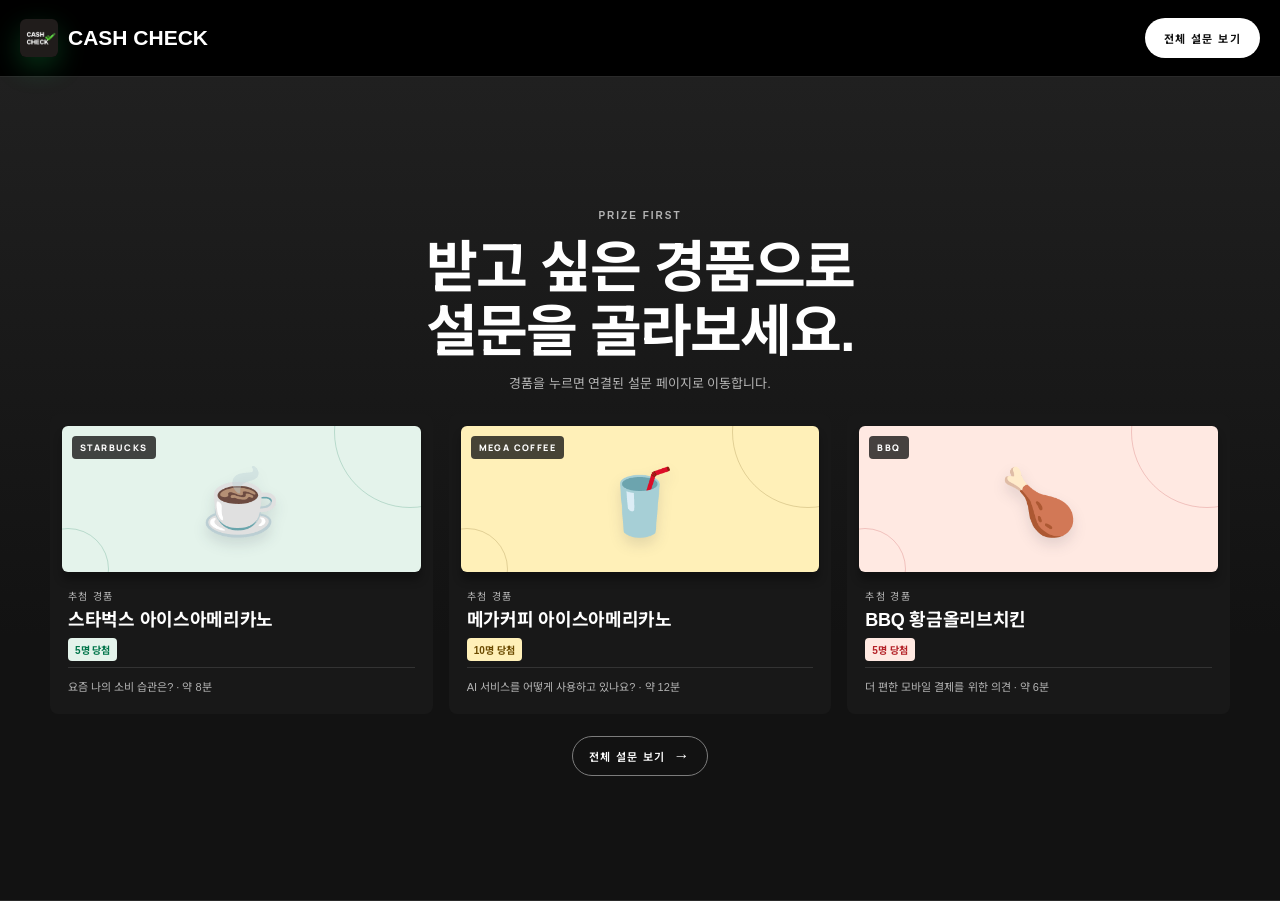
==== index.html @ 56f5133f "Initial deployment version" ====
<!DOCTYPE html>
<html lang="ko">
<head>
  <meta charset="UTF-8" />
  <meta name="viewport" content="width=device-width, initial-scale=1.0" />
  <meta name="description" content="받고 싶은 경품을 먼저 고르고 연결된 설문에 참여하는 CASH CHECK" />
  <title>CASH CHECK — 경품으로 설문 고르기</title>
  <link rel="preconnect" href="https://fonts.googleapis.com" />
  <link rel="preconnect" href="https://fonts.gstatic.com" crossorigin />
  <link href="https://fonts.googleapis.com/css2?family=Gowun+Dodum&family=Manrope:wght@500;600;700;800&family=Noto+Sans+KR:wght@400;500;600;700;800&display=swap" rel="stylesheet" />
  <link rel="icon" href="./assets/cash-check-logo.jpg" />
  <link rel="stylesheet" href="./styles.css" />
</head>
<body class="landing-page">
  <a class="skip-link" href="#prizes">경품 목록으로 바로가기</a>

  <header class="site-header landing-header">
    <div class="nav-wrap">
      <a class="brand" href="./index.html" aria-label="CASH CHECK 홈">
        <img class="brand-logo" src="./assets/cash-check-logo.jpg" alt="" aria-hidden="true" />
        <span>CASH CHECK</span>
      </a>
      <div class="nav-actions">
        <a class="button button-small button-dark" href="./surveys.html">전체 설문 보기</a>
      </div>
    </div>
  </header>

  <main class="landing-main">
    <section class="opening-section" id="prizes" aria-labelledby="openingTitle">
      <div class="section-shell opening-content">
        <div class="opening-copy">
          <p>PRIZE FIRST</p>
          <h1 id="openingTitle">받고 싶은 경품으로<br />설문을 골라보세요.</h1>
          <span>경품을 누르면 연결된 설문 페이지로 이동합니다.</span>
        </div>
        <div class="prize-grid" id="openingPrizeGrid" aria-live="polite"></div>
        <a class="opening-skip" href="./surveys.html">전체 설문 보기 <span aria-hidden="true">→</span></a>
      </div>
    </section>
  </main>

  <script src="./survey-data.js" defer></script>
  <script src="./landing.js" defer></script>
</body>
</html>
---- styles.css ----
:root {
  --navy: #17233f;
  --navy-2: #233154;
  --blue: #425bea;
  --blue-dark: #3046cb;
  --blue-soft: #eef0ff;
  --coral: #ff705c;
  --yellow: #ffcf4a;
  --mint: #98e6c1;
  --cream: #fbf8f0;
  --paper: #fffefa;
  --white: #ffffff;
  --ink: #18213a;
  --muted: #6f7585;
  --line: #e6e4dd;
  --shadow: 0 18px 45px rgba(26, 37, 68, 0.1);
  --radius: 24px;
}

* { box-sizing: border-box; }
[hidden] { display: none !important; }
html { scroll-behavior: smooth; }
body {
  margin: 0;
  color: var(--ink);
  background: var(--paper);
  font-family: "Noto Sans KR", sans-serif;
  word-break: keep-all;
}
body.modal-open { overflow: hidden; }
button, input { font: inherit; }
button, a { -webkit-tap-highlight-color: transparent; }
a { color: inherit; text-decoration: none; }
button { color: inherit; }

.skip-link { position: fixed; left: 16px; top: -60px; z-index: 200; padding: 12px 18px; background: var(--navy); color: white; border-radius: 10px; }
.skip-link:focus { top: 12px; }
.sr-only { position: absolute; width: 1px; height: 1px; margin: -1px; clip: rect(0, 0, 0, 0); overflow: hidden; }
.section-shell { width: min(1180px, calc(100% - 48px)); margin-inline: auto; }

.site-header { position: sticky; top: 0; z-index: 50; background: rgba(255, 254, 250, 0.92); border-bottom: 1px solid rgba(230, 228, 221, 0.85); backdrop-filter: blur(16px); }
.nav-wrap { width: min(1240px, calc(100% - 40px)); min-height: 76px; margin: auto; display: flex; align-items: center; justify-content: space-between; gap: 32px; }
.brand { display: inline-flex; align-items: center; gap: 10px; font-family: "Manrope", "Noto Sans KR", sans-serif; font-size: 22px; font-weight: 800; letter-spacing: -1px; white-space: nowrap; }
.brand-logo { width: 36px; height: 36px; border-radius: 7px; object-fit: cover; flex: 0 0 auto; box-shadow: 0 8px 22px rgba(0,0,0,.2); }
.brand-mark { position: relative; width: 29px; height: 27px; display: inline-flex; align-items: flex-end; gap: 3px; transform: rotate(-2deg); }
.brand-mark > span { display: block; width: 8px; border: 2px solid var(--navy); border-radius: 8px 8px 5px 5px; background: var(--yellow); }
.brand-mark > span:nth-child(1) { height: 17px; transform: rotate(-10deg); }
.brand-mark > span:nth-child(2) { height: 25px; background: var(--coral); }
.brand-mark > span:nth-child(3) { height: 20px; transform: rotate(9deg); background: var(--mint); }
.desktop-nav { display: flex; align-items: center; gap: 34px; margin-left: auto; }
.desktop-nav a { position: relative; font-size: 14px; font-weight: 600; color: #3f485e; }
.desktop-nav a::after { content: ""; position: absolute; height: 2px; left: 0; right: 100%; bottom: -7px; background: var(--blue); transition: right .2s; }
.desktop-nav a:hover::after { right: 0; }
.nav-actions { display: flex; align-items: center; gap: 10px; }
.auth-links, .auth-user-menu { display: flex; align-items: center; gap: 8px; }
.auth-user-chip { max-width: 118px; overflow: hidden; color: var(--navy); font-size: 13px; font-weight: 700; text-overflow: ellipsis; white-space: nowrap; }
.auth-logout { border: 0; background: transparent; color: var(--muted); font-size: 12px; cursor: pointer; padding: 8px 4px; }
.auth-logout:hover { color: var(--blue); }
.text-button { border: 0; background: transparent; font-size: 14px; cursor: pointer; padding: 10px; }
.menu-button { display: none; width: 42px; height: 42px; border: 1px solid var(--line); border-radius: 50%; background: white; cursor: pointer; }
.menu-button span { width: 17px; height: 2px; display: block; background: var(--navy); margin: 4px auto; transition: .2s; }
.mobile-nav { display: none; padding: 4px 24px 20px; background: var(--paper); }
.mobile-nav a { display: block; padding: 12px 0; font-weight: 600; border-bottom: 1px solid var(--line); }

.button { min-height: 50px; display: inline-flex; align-items: center; justify-content: center; gap: 12px; padding: 0 24px; border: 1px solid transparent; border-radius: 999px; font-weight: 700; font-size: 15px; cursor: pointer; transition: transform .2s, background .2s, box-shadow .2s; }
.button:hover { transform: translateY(-2px); }
.button-small { min-height: 43px; padding: 0 18px; font-size: 13px; }
.button-dark { color: white; background: var(--navy); }
.button-dark:hover { background: var(--blue); }
.button-primary { background: var(--blue); color: white; box-shadow: 0 10px 20px rgba(66, 91, 234, .23); }
.button-primary:hover { background: var(--blue-dark); }
.button-primary span, .button-light span { font-size: 19px; }
.button-ghost { color: var(--navy); background: white; border-color: #cfd2da; }
.button-ghost:hover { border-color: var(--navy); }
.button-light { background: white; color: var(--blue-dark); }
.button-full { width: 100%; border-radius: 13px; }

.opening-section { min-height: calc(100svh - 76px); display: grid; align-items: center; padding: 42px 0 34px; overflow: hidden; background: linear-gradient(180deg, #f4f1ff 0%, var(--paper) 76%); border-bottom: 1px solid var(--line); }
.opening-content { display: grid; justify-items: center; gap: 26px; }
.opening-copy { text-align: center; }
.opening-copy > p { width: max-content; margin: 0 auto 10px; padding: 5px 9px; color: var(--blue); background: var(--blue-soft); border-radius: 999px; font: 800 10px "Manrope", sans-serif; letter-spacing: 1.4px; }
.opening-copy h1 { margin: 0; font-family: "Gowun Dodum", sans-serif; font-size: clamp(38px, 4.5vw, 58px); font-weight: 400; line-height: 1.22; letter-spacing: -2.5px; }
.opening-copy > span { display: block; margin-top: 10px; color: var(--muted); font-size: 13px; }
.prize-grid { width: 100%; display: grid; grid-template-columns: repeat(3, 1fr); gap: 18px; }
.prize-card { position: relative; overflow: hidden; min-height: 296px; display: flex; flex-direction: column; padding: 14px; background: white; border: 1px solid var(--line); border-radius: 22px; box-shadow: 0 14px 34px rgba(26, 37, 68, .08); transition: transform .2s, box-shadow .2s, border-color .2s; }
.prize-card:hover { border-color: color-mix(in srgb, var(--prize-ink) 35%, white); box-shadow: 0 18px 40px rgba(26, 37, 68, .13); transform: translateY(-5px); }
.prize-brand { position: absolute; z-index: 2; left: 24px; top: 24px; padding: 5px 8px; color: var(--prize-ink); background: rgba(255,255,255,.88); border-radius: 7px; font: 800 9px "Manrope", sans-serif; letter-spacing: .8px; }
.prize-visual { position: relative; height: 132px; display: grid; place-items: center; overflow: hidden; background: var(--prize-color); border-radius: 14px; }
.prize-visual::before, .prize-visual::after { content: ""; position: absolute; border: 1px solid color-mix(in srgb, var(--prize-ink) 20%, transparent); border-radius: 50%; }
.prize-visual::before { width: 150px; height: 150px; right: -65px; top: -70px; }
.prize-visual::after { width: 80px; height: 80px; left: -35px; bottom: -38px; }
.prize-visual > span { position: relative; z-index: 1; font-size: 64px; filter: drop-shadow(0 7px 7px rgba(24, 33, 58, .12)); transform: translateY(4px); }
.prize-info { display: flex; flex: 1; flex-direction: column; padding: 15px 7px 6px; }
.prize-info > span { color: var(--muted); font-size: 9px; }
.prize-info h2 { margin: 5px 0 6px; color: var(--ink); font-size: 17px; line-height: 1.35; letter-spacing: -.5px; }
.prize-info strong { width: max-content; padding: 4px 7px; color: var(--prize-ink); background: var(--prize-color); border-radius: 6px; font-size: 10px; }
.prize-info p { margin: auto 0 0; padding-top: 12px; color: var(--muted); border-top: 1px solid var(--line); font-size: 10px; line-height: 1.45; }
.prize-hit { position: absolute; inset: 0; border: 0; border-radius: inherit; background: transparent; cursor: pointer; }
.prize-hit:focus-visible { outline: 3px solid var(--prize-ink); outline-offset: -5px; }
.opening-skip { display: inline-flex; align-items: center; gap: 8px; color: var(--muted); font-size: 11px; font-weight: 600; }
.opening-skip span { color: var(--blue); font-size: 16px; animation: opening-bounce 1.8s ease-in-out infinite; }
.landing-page .opening-skip span { animation-name: opening-forward; }
.landing-empty { grid-column: 1 / -1; margin: 60px 0; color: var(--muted); text-align: center; }
@keyframes opening-bounce { 50% { transform: translateY(4px); } }
@keyframes opening-forward { 50% { transform: translateX(4px); } }

.hero { min-height: calc(100svh - 76px); display: grid; grid-template-columns: .88fr 1.12fr; align-items: center; gap: 50px; padding-block: clamp(30px, 4vh, 52px); }
.eyebrow { display: inline-flex; align-items: center; gap: 8px; color: var(--blue); font-size: 13px; font-weight: 700; letter-spacing: -.1px; }
.eyebrow-dot { width: 19px; height: 19px; display: inline-block; border: 5px solid var(--blue); border-radius: 50%; box-shadow: inset 0 0 0 2px white; }
.hero h1 { margin: 24px 0 24px; font-family: "Gowun Dodum", sans-serif; font-size: clamp(48px, 5.5vw, 76px); line-height: 1.18; letter-spacing: -4px; font-weight: 400; }
.hero h1 em { position: relative; color: var(--blue); font-style: normal; }
.hero h1 em::after { content: ""; position: absolute; left: 2px; right: -2px; bottom: 0; height: 8px; border-radius: 50%; border-top: 3px solid var(--coral); transform: rotate(-1deg); }
.hero-copy > p { margin: 0; color: var(--muted); line-height: 1.85; font-size: 17px; }
.hero-actions { display: flex; gap: 12px; margin-top: 34px; }
.hero-proof { display: flex; gap: 24px; margin-top: 22px; font-size: 12px; color: #707787; }
.hero-proof b { display: inline-grid; width: 18px; height: 18px; margin-right: 4px; place-items: center; color: var(--blue); background: var(--blue-soft); border-radius: 50%; }

.hero-visual { position: relative; min-height: 590px; display: grid; place-items: center; isolation: isolate; }
.hero-visual::before { content: ""; position: absolute; z-index: -3; width: 500px; height: 500px; background: #d8dcff; border-radius: 46% 54% 63% 37% / 47% 44% 56% 53%; transform: rotate(8deg); }
.hero-visual::after { content: ""; position: absolute; z-index: -2; width: 440px; height: 440px; border: 2px dashed rgba(66, 91, 234, .23); border-radius: 50%; }
.orbit { position: absolute; z-index: -1; border-radius: 50%; }
.orbit-one { width: 78px; height: 78px; right: 4%; top: 12%; background: var(--yellow); border: 1px solid rgba(24, 33, 58, .12); }
.orbit-two { width: 46px; height: 46px; left: 2%; bottom: 13%; background: var(--coral); }
.floating-note { position: absolute; z-index: 2; display: flex; align-items: center; gap: 9px; padding: 12px 16px; border: 1px solid rgba(23, 35, 63, .08); border-radius: 13px; background: white; box-shadow: var(--shadow); font-size: 12px; font-weight: 700; animation: float 4s ease-in-out infinite; }
.floating-note span { width: 24px; height: 24px; display: grid; place-items: center; border-radius: 50%; background: var(--mint); }
.note-top { right: -3px; top: 19%; }
.note-bottom { left: -4px; bottom: 21%; animation-delay: -2s; }
.note-bottom span { background: var(--yellow); }
.preview-card { position: relative; width: 410px; padding: 25px; border: 2px solid rgba(66, 91, 234, .24); border-radius: 27px; background: white; box-shadow: 14px 20px 0 rgba(49, 65, 132, .12), var(--shadow); cursor: pointer; transform: rotate(-2deg); transition: transform .2s ease, box-shadow .2s ease, border-color .2s ease; }
.preview-card:hover, .preview-card:focus-within { border-color: var(--blue); box-shadow: 10px 15px 0 rgba(49, 65, 132, .12), 0 18px 46px rgba(23,35,63,.16); transform: rotate(-1deg) translateY(-6px); }
.preview-hit { position: absolute; inset: 0; border: 0; border-radius: inherit; background: transparent; cursor: pointer; }
.preview-hit:focus-visible { outline: 3px solid var(--blue); outline-offset: 5px; }
.preview-head { display: flex; justify-content: space-between; }
.preview-head p { margin: 0 0 4px; color: var(--blue); font: 700 10px "Manrope", sans-serif; letter-spacing: 1px; }
.preview-head div > span { color: var(--muted); font-size: 11px; }
.bookmark-icon { width: 30px; height: 30px; display: grid; place-items: center; color: white; background: var(--blue); border-radius: 50%; font-size: 16px; font-weight: 800; }
.preview-illustration { position: relative; height: 190px; margin: 18px 0; overflow: hidden; background: var(--blue-soft); border-radius: 16px; }
.preview-illustration::before { content: ""; position: absolute; width: 95px; height: 95px; right: -20px; bottom: -20px; border-radius: 50%; background: var(--mint); }
.preview-illustration::after { content: ""; position: absolute; width: 60px; height: 60px; left: -15px; top: -15px; transform: rotate(15deg); background: var(--yellow); border-radius: 15px; }
.speech { position: absolute; z-index: 1; display: grid; place-items: center; border: 2px solid var(--navy); background: white; color: var(--navy); font: 800 24px "Manrope"; box-shadow: 4px 4px 0 rgba(23, 35, 63, .13); }
.speech::after { content: ""; position: absolute; width: 9px; height: 9px; bottom: -6px; background: white; border-right: 2px solid var(--navy); border-bottom: 2px solid var(--navy); transform: rotate(45deg); }
.speech-a { width: 72px; height: 62px; left: 68px; top: 42px; border-radius: 18px; transform: rotate(-7deg); }
.speech-b { width: 78px; height: 70px; left: 150px; top: 68px; border-radius: 50%; background: var(--coral); color: white; transform: rotate(7deg); }
.speech-b::after { background: var(--coral); }
.speech-c { width: 66px; height: 59px; right: 55px; top: 31px; border-radius: 15px; background: var(--yellow); transform: rotate(6deg); }
.speech-c::after { background: var(--yellow); }
.cursor-shape { position: absolute; z-index: 2; right: 105px; bottom: 16px; color: var(--blue); font-size: 32px; transform: rotate(-20deg); }
.category-label { display: inline-block; padding: 5px 9px; color: var(--blue-dark); background: var(--blue-soft); border-radius: 6px; font-size: 10px; font-weight: 700; }
.preview-card h2 { margin: 13px 0; font-size: 24px; line-height: 1.38; letter-spacing: -.8px; }
.preview-meta { display: flex; gap: 16px; color: var(--muted); font-size: 12px; }
.preview-meta span::before { content: "·"; margin-right: 5px; color: var(--blue); }
.preview-reward { display: flex; justify-content: space-between; align-items: center; margin-top: 20px; padding-top: 16px; border-top: 1px solid var(--line); font-size: 12px; color: var(--muted); }
.preview-reward strong { max-width: 230px; color: var(--coral); font: 800 16px/1.45 "Manrope", "Noto Sans KR", sans-serif; text-align: right; }
.preview-cta { min-height: 50px; display: flex; align-items: center; justify-content: space-between; margin-top: 16px; padding: 0 17px; color: white; background: var(--blue); border-radius: 13px; font-size: 14px; font-weight: 700; box-shadow: 0 8px 16px rgba(66, 91, 234, .2); }
.preview-cta b { width: 23px; height: 23px; display: grid; place-items: center; background: rgba(255,255,255,.18); border-radius: 50%; font-size: 15px; }
@keyframes float { 50% { transform: translateY(-8px); } }

.trust-strip { background: var(--cream); border-block: 1px solid var(--line); }
.trust-grid { min-height: 120px; display: grid; grid-template-columns: repeat(3, 1fr); align-items: center; }
.trust-item { min-height: 58px; display: flex; align-items: center; justify-content: center; gap: 16px; padding: 0 34px; border-right: 1px solid var(--line); }
.trust-item:last-child { border: 0; }
.trust-icon { flex: 0 0 auto; width: 42px; height: 42px; display: grid; place-items: center; color: var(--blue); background: var(--blue-soft); border-radius: 50%; font-size: 18px; font-weight: 800; }
.trust-item strong { display: block; margin-bottom: 4px; font-size: 14px; }
.trust-item p { margin: 0; color: var(--muted); font-size: 11px; }

.survey-section { padding: 110px 0 120px; background: var(--paper); }
.section-heading { display: flex; align-items: end; justify-content: space-between; gap: 24px; }
.kicker { margin: 0 0 14px !important; color: var(--blue) !important; font: 800 12px "Manrope", sans-serif !important; letter-spacing: 1.7px; }
.section-heading h2, .process-intro h2 { margin: 0; font-family: "Gowun Dodum", sans-serif; font-size: clamp(36px, 4.5vw, 54px); font-weight: 400; letter-spacing: -2px; line-height: 1.25; }
.section-heading > div > p:last-child { margin: 13px 0 0; color: var(--muted); font-size: 15px; }
.result-summary { flex: 0 0 auto; padding-bottom: 4px; color: var(--muted); font-size: 13px; }
.result-summary strong { color: var(--blue); font: 800 23px "Manrope"; }
.survey-toolbar { display: flex; justify-content: space-between; align-items: center; gap: 20px; margin: 42px 0 30px; }
.filter-tabs { display: flex; flex-wrap: wrap; gap: 8px; }
.filter-chip { padding: 10px 16px; border: 1px solid var(--line); border-radius: 999px; background: white; color: #5b6271; font-size: 13px; font-weight: 600; cursor: pointer; transition: .18s; }
.filter-chip:hover, .filter-chip.active { border-color: var(--navy); background: var(--navy); color: white; }
.search-box { width: 270px; height: 44px; display: flex; align-items: center; gap: 8px; padding: 0 15px; border: 1px solid var(--line); border-radius: 12px; background: white; }
.search-box:focus-within { border-color: var(--blue); box-shadow: 0 0 0 3px var(--blue-soft); }
.search-box span { font-size: 22px; transform: rotate(-15deg); }
.search-box input { width: 100%; border: 0; outline: 0; background: transparent; font-size: 12px; }
.survey-grid { display: grid; grid-template-columns: repeat(3, 1fr); gap: 22px; }
.survey-card { position: relative; overflow: hidden; display: flex; flex-direction: column; min-height: 355px; padding: 26px; border: 1px solid var(--line); border-radius: 19px; background: white; transition: transform .22s, box-shadow .22s, border-color .22s; }
.survey-card:hover { transform: translateY(-6px); border-color: #ced3f7; box-shadow: var(--shadow); }
.survey-card::before { content: ""; position: absolute; width: 100px; height: 100px; right: -45px; top: -45px; border-radius: 50%; background: var(--card-color, var(--blue-soft)); opacity: .8; }
.card-top { display: flex; justify-content: space-between; align-items: center; }
.card-category { padding: 6px 10px; border-radius: 7px; color: var(--card-ink, var(--blue)); background: var(--card-color, var(--blue-soft)); font-size: 11px; font-weight: 700; }
.card-dday { color: var(--coral); font: 800 11px "Manrope"; }
.survey-card h3 { margin: 23px 0 11px; font-size: 20px; line-height: 1.48; letter-spacing: -.7px; }
.survey-card .description { margin: 0; color: var(--muted); font-size: 12px; line-height: 1.75; }
.card-facts { display: flex; gap: 17px; margin-top: 20px; color: #50586a; font-size: 11px; }
.card-facts span { display: inline-flex; align-items: center; gap: 5px; }
.privacy-badge { width: max-content; margin-top: 15px; padding: 5px 8px; border-radius: 6px; background: #f4f5f7; color: #596274; font-size: 10px; }
.privacy-badge::before { content: "✓"; margin-right: 5px; color: #19875a; font-weight: 800; }
.card-bottom { display: flex; justify-content: space-between; align-items: end; gap: 12px; margin-top: auto; padding-top: 22px; border-top: 1px solid var(--line); }
.card-bottom > div:first-child { flex: 1; min-width: 0; }
.reward-label { display: block; margin-bottom: 4px; color: var(--muted); font-size: 10px; }
.reward-value { display: block; color: var(--blue); font: 800 14px/1.45 "Manrope", "Noto Sans KR", sans-serif; word-break: keep-all; }
.slots { flex: 0 0 auto; text-align: right; }
.slots span { display: block; margin-bottom: 7px; color: var(--muted); font-size: 10px; }
.slot-track { width: 78px; height: 5px; overflow: hidden; background: #eceef2; border-radius: 99px; }
.slot-track i { display: block; height: 100%; background: var(--coral); border-radius: inherit; }
.card-hit { position: absolute; inset: 0; border: 0; background: transparent; cursor: pointer; }
.survey-card h3, .survey-card .card-top, .survey-card .description, .survey-card .card-facts, .survey-card .privacy-badge, .survey-card .card-bottom { position: relative; pointer-events: none; }
.empty-state { padding: 70px 20px; text-align: center; border: 1px dashed #cfd2da; border-radius: 20px; }
.empty-state > span { display: block; font-size: 42px; transform: rotate(-15deg); }
.empty-state h3 { margin: 12px 0 5px; }
.empty-state p { margin: 0 0 20px; color: var(--muted); font-size: 13px; }
.load-more-wrap { display: flex; justify-content: center; margin-top: 34px; }
.load-more-wrap[hidden] { display: none; }
.load-more-button { min-width: 170px; min-height: 48px; padding: 0 22px; color: var(--navy); background: white; border: 1px solid #cfd2da; border-radius: 999px; font-size: 13px; font-weight: 700; cursor: pointer; transition: transform .2s, border-color .2s, box-shadow .2s; }
.load-more-button span { display: inline-block; margin-left: 8px; color: var(--blue); font-size: 16px; transition: transform .2s; }
.load-more-button:hover { border-color: var(--blue); box-shadow: 0 8px 20px rgba(66, 91, 234, .12); transform: translateY(-2px); }
.load-more-button:hover span { transform: translateY(3px); }
.load-more-button:focus-visible { outline: 3px solid var(--blue-soft); outline-offset: 3px; border-color: var(--blue); }

.process-section { padding: 120px 0; color: white; background: var(--navy); }
.process-layout { display: grid; grid-template-columns: .8fr 1.2fr; gap: 100px; }
.process-intro .kicker { color: var(--mint) !important; }
.process-intro > p:not(.kicker) { max-width: 390px; margin: 24px 0; color: #b9c0d1; font-size: 14px; line-height: 1.85; }
.inline-link { display: inline-flex; align-items: center; gap: 12px; padding-bottom: 5px; border-bottom: 1px solid #8090b2; color: #e9ecf5; font-size: 13px; font-weight: 600; }
.process-list { margin: 0; padding: 0; list-style: none; }
.process-list li { display: grid; grid-template-columns: 72px 1fr; gap: 20px; align-items: start; padding: 0 0 28px; margin-bottom: 28px; border-bottom: 1px solid #33405e; }
.process-list li:last-child { margin: 0; }
.process-list li > span { color: var(--mint); font: 700 13px "Manrope"; }
.process-list h3 { margin: -5px 0 8px; font-size: 19px; }
.process-list p { margin: 0; color: #aeb7cc; font-size: 13px; line-height: 1.6; }


.site-footer { padding: 65px 0 25px; color: #b9c0d1; background: #111a30; }
.footer-grid { display: grid; grid-template-columns: 1fr 1.7fr; gap: 80px; }
.footer-brand { color: white; }
.footer-brand .brand-mark span { border-color: white; }
.footer-grid > div:first-child > p { margin-top: 15px; font-size: 12px; }
.footer-links { display: grid; grid-template-columns: repeat(3, 1fr); gap: 50px; }
.footer-links > div { display: flex; flex-direction: column; align-items: flex-start; gap: 11px; font-size: 11px; }
.footer-links strong { margin-bottom: 4px; color: white; font-size: 12px; }
.footer-links a:hover { color: white; }
.footer-links button { padding: 0; border: 0; background: transparent; color: inherit; font-size: inherit; cursor: pointer; }
.footer-bottom { display: flex; justify-content: space-between; margin-top: 45px; padding-top: 20px; border-top: 1px solid #29334a; font-size: 9px; }

.modal-backdrop { position: fixed; inset: 0; z-index: 100; display: grid; place-items: center; padding: 20px; background: rgba(11, 18, 34, .72); backdrop-filter: blur(5px); }
.modal-backdrop[hidden] { display: none; }
.modal { position: relative; width: min(560px, 100%); max-height: calc(100vh - 40px); overflow-y: auto; padding: 34px; border-radius: 22px; background: white; box-shadow: 0 30px 80px rgba(0,0,0,.3); }
.modal-close { position: absolute; right: 18px; top: 16px; width: 36px; height: 36px; border: 0; border-radius: 50%; background: #f2f3f5; font-size: 24px; cursor: pointer; }
.modal-kicker { margin: 0; color: var(--blue); font-size: 11px; font-weight: 800; }
.modal h2 { margin: 14px 40px 10px 0; font-size: 26px; line-height: 1.4; }
.modal-description { color: var(--muted); font-size: 13px; line-height: 1.7; }
.modal-facts { display: grid; grid-template-columns: repeat(3, 1fr); gap: 8px; margin: 24px 0; }
.modal-facts div { padding: 14px; background: var(--cream); border-radius: 10px; }
.modal-facts span { display: block; margin-bottom: 5px; color: var(--muted); font-size: 9px; }
.modal-facts strong { font-size: 13px; }
.draw-box { padding: 17px; margin-bottom: 12px; background: #eef0ff; border: 1px solid #d7ddff; border-radius: 12px; }
.draw-box strong { display: block; margin-bottom: 8px; color: var(--blue-dark); font-size: 12px; }
.draw-box p { margin: 0; color: #53618a; font-size: 11px; line-height: 1.6; }
.privacy-box { padding: 17px; margin-bottom: 20px; background: #eef8f3; border: 1px solid #ccebdc; border-radius: 12px; }
.privacy-box strong { display: block; margin-bottom: 8px; color: #147a4c; font-size: 12px; }
.privacy-box p { margin: 0; color: #506b5e; font-size: 11px; line-height: 1.6; }

.participation-complete { color: #526159; background: #e7eee9; border-color: #d4ded7; cursor: not-allowed; }
.participation-complete:hover { transform: none; }

.auth-page { min-height: 100vh; background: #f5f3ed; }
.auth-header { position: relative; background: rgba(255, 254, 250, .96); }
.auth-main { min-height: calc(100svh - 77px); display: grid; place-items: center; padding: 54px 24px; }
.auth-shell { width: min(1040px, 100%); display: grid; grid-template-columns: minmax(0, .9fr) minmax(440px, 1.1fr); overflow: hidden; background: white; border: 1px solid var(--line); border-radius: 30px; box-shadow: 0 28px 70px rgba(26, 37, 68, .12); }
.auth-intro { position: relative; overflow: hidden; min-height: 650px; display: flex; flex-direction: column; justify-content: center; padding: 58px 52px; color: white; background: var(--navy); }
.auth-intro::before, .auth-intro::after { content: ""; position: absolute; border: 1px solid rgba(255,255,255,.12); border-radius: 50%; }
.auth-intro::before { width: 330px; height: 330px; right: -190px; top: -150px; }
.auth-intro::after { width: 250px; height: 250px; left: -145px; bottom: -125px; }
.auth-intro > * { position: relative; z-index: 1; }
.auth-kicker { width: max-content; margin: 0 0 18px; padding: 6px 10px; color: var(--mint); background: rgba(152,230,193,.1); border: 1px solid rgba(152,230,193,.28); border-radius: 999px; font: 800 10px "Manrope", sans-serif; letter-spacing: 1.5px; }
.auth-intro h1 { margin: 0; font-family: "Gowun Dodum", sans-serif; font-size: clamp(38px, 4.2vw, 52px); font-weight: 400; line-height: 1.28; letter-spacing: -2.4px; }
.auth-intro > p:not(.auth-kicker) { margin: 20px 0 0; color: #cbd1de; font-size: 14px; line-height: 1.8; }
.auth-benefits { display: grid; gap: 13px; margin: 42px 0 0; padding: 0; list-style: none; }
.auth-benefits li { display: flex; align-items: center; gap: 11px; color: #edf0f6; font-size: 13px; }
.auth-benefits b { width: 25px; height: 25px; display: grid; place-items: center; flex: 0 0 auto; color: var(--navy); background: var(--mint); border-radius: 50%; font-size: 12px; }
.auth-panel { min-height: 650px; display: flex; flex-direction: column; justify-content: center; padding: 50px 58px; }
.auth-panel-head { margin-bottom: 25px; }
.auth-panel-head h2 { margin: 0 0 8px; font-size: 27px; letter-spacing: -1.2px; }
.auth-panel-head p { margin: 0; color: var(--muted); font-size: 13px; line-height: 1.6; }
.auth-tabs { display: grid; grid-template-columns: repeat(2, 1fr); gap: 5px; margin-bottom: 25px; padding: 5px; background: #f1f1ed; border-radius: 13px; }
.auth-tab { min-height: 43px; border: 0; border-radius: 9px; background: transparent; color: var(--muted); font-size: 13px; font-weight: 700; cursor: pointer; }
.auth-tab.active { color: var(--navy); background: white; box-shadow: 0 3px 12px rgba(26,37,68,.08); }
.auth-form { display: grid; gap: 17px; }
.auth-field { display: grid; gap: 8px; }
.auth-field label { color: #39425a; font-size: 12px; font-weight: 700; }
.auth-field input { width: 100%; min-height: 50px; padding: 0 15px; color: var(--ink); background: white; border: 1px solid #d9d9d2; border-radius: 11px; outline: 0; transition: border-color .2s, box-shadow .2s; }
.auth-field input::placeholder { color: #a5a8b0; }
.auth-field input:focus { border-color: var(--blue); box-shadow: 0 0 0 3px rgba(66,91,234,.1); }
.auth-field small { color: var(--muted); font-size: 10px; line-height: 1.45; }
.auth-agreement { display: flex; align-items: flex-start; gap: 9px; color: #596174; font-size: 11px; line-height: 1.5; cursor: pointer; }
.auth-agreement input { width: 17px; height: 17px; margin: 0; flex: 0 0 auto; accent-color: var(--blue); }
.auth-submit { margin-top: 3px; }
.auth-message { min-height: 20px; margin: 0; font-size: 11px; line-height: 1.5; }
.auth-message.error { color: #c63d36; }
.auth-message.success { color: #16734a; }
.auth-switch { margin: 1px 0 0; color: var(--muted); text-align: center; font-size: 11px; }
.auth-switch button { padding: 4px; color: var(--blue); border: 0; background: transparent; font-weight: 700; cursor: pointer; }
.auth-security { margin: 20px 0 0; padding-top: 17px; color: #7b8090; border-top: 1px solid var(--line); font-size: 10px; line-height: 1.6; text-align: center; }
.account-view { display: grid; gap: 22px; }
.account-badge { width: 54px; height: 54px; display: grid; place-items: center; color: var(--blue); background: var(--blue-soft); border-radius: 17px; font-size: 23px; }
.account-view h2 { margin: 0; font-size: 27px; letter-spacing: -1px; }
.account-view > p { margin: -12px 0 0; color: var(--muted); font-size: 13px; }
.account-summary { display: grid; grid-template-columns: repeat(2, 1fr); gap: 10px; }
.account-summary div { padding: 16px; background: #f7f7f3; border-radius: 12px; }
.account-summary span { display: block; color: var(--muted); font-size: 10px; }
.account-summary strong { display: block; margin-top: 5px; font-size: 14px; }
.participation-history h3 { margin: 0 0 10px; font-size: 13px; }
.participation-list { max-height: 174px; display: grid; gap: 8px; margin: 0; padding: 0; overflow-y: auto; list-style: none; }
.participation-list li { padding: 11px 13px; background: var(--blue-soft); border-radius: 10px; }
.participation-list strong { display: block; font-size: 11px; }
.participation-list span { display: block; margin-top: 3px; color: var(--muted); font-size: 9px; }
.participation-empty { color: var(--muted); font-size: 11px; }
.account-actions { display: grid; grid-template-columns: 1fr 1fr; gap: 9px; }
.account-actions .button { min-height: 46px; padding: 0 14px; font-size: 12px; }

.toast { position: fixed; z-index: 150; left: 50%; bottom: 28px; max-width: calc(100% - 32px); padding: 13px 20px; color: white; background: var(--navy); border-radius: 999px; box-shadow: var(--shadow); font-size: 12px; opacity: 0; pointer-events: none; transform: translate(-50%, 20px); transition: .25s; }
.toast.show { opacity: 1; transform: translate(-50%, 0); }

@media (max-width: 980px) {
  .desktop-nav { display: none; }
  .menu-button { display: block; }
  .mobile-nav.open { display: block; }
  .hero { gap: 22px; }
  .hero-visual { transform: scale(.94); }
  .survey-grid { grid-template-columns: repeat(2, 1fr); }
  .process-layout { gap: 50px; }
  .auth-shell { grid-template-columns: minmax(0, .8fr) minmax(410px, 1.2fr); }
  .auth-intro { padding: 45px 35px; }
  .auth-panel { padding: 45px 42px; }
}

@media (max-width: 760px) {
  .section-shell { width: min(100% - 32px, 620px); }
  .nav-wrap { width: calc(100% - 28px); min-height: 66px; }
  .nav-actions .text-button, .nav-actions .button { display: none; }
  .opening-section { min-height: calc(100svh - 66px); padding: 34px 0 25px; }
  .opening-content { gap: 20px; }
  .opening-copy h1 { font-size: clamp(35px, 10vw, 48px); }
  .opening-copy > span { font-size: 12px; }
  .prize-grid { width: calc(100% + 32px); grid-auto-flow: column; grid-auto-columns: min(82vw, 310px); grid-template-columns: none; gap: 12px; padding: 0 16px 10px; overflow-x: auto; scroll-snap-type: x mandatory; scrollbar-width: thin; }
  .prize-card { min-height: 274px; scroll-snap-align: center; }
  .prize-visual { height: 118px; }
  .prize-visual > span { font-size: 57px; }
  .hero { min-height: calc(100svh - 66px); display: flex; flex-direction: column; justify-content: center; gap: 10px; padding-block: 18px; text-align: center; }
  .hero-copy { flex: 0 0 auto; }
  .hero h1 { margin: 12px 0 0; font-size: clamp(34px, 10vw, 46px); line-height: 1.08; letter-spacing: -2.5px; }
  .hero-copy > p, .hero-actions, .hero-proof { display: none; }
  .hero-visual { flex: 1; width: 100%; min-height: 500px; margin: 0; transform: none; }
  .preview-card { width: min(390px, calc(100vw - 70px)); }
  .trust-grid { grid-template-columns: 1fr; padding-block: 16px; }
  .trust-item { justify-content: flex-start; padding: 18px 15px; border-right: 0; border-bottom: 1px solid var(--line); }
  .section-heading { display: block; }
  .result-summary { margin-top: 20px; }
  .survey-toolbar { align-items: stretch; flex-direction: column; }
  .filter-tabs { flex-wrap: nowrap; overflow-x: auto; padding-bottom: 4px; }
  .filter-chip { flex: 0 0 auto; }
  .search-box { width: 100%; }
  .survey-grid { grid-template-columns: 1fr; }
  .process-layout, .footer-grid { grid-template-columns: 1fr; gap: 55px; }
  .process-section, .survey-section { padding: 85px 0; }
  .footer-links { gap: 20px; }
  .nav-actions [data-auth-slot] { display: none; }
  .landing-page .nav-actions [data-auth-slot] { display: block; }
  .landing-page .auth-signup-link { display: none; }
  .landing-page .auth-login-link { display: inline-flex !important; padding-inline: 6px; }
  .landing-page .auth-user-chip { max-width: 70px; font-size: 11px; }
  .landing-page .auth-logout { display: none; }
  .mobile-auth { padding-top: 12px; }
  .mobile-auth .auth-links, .mobile-auth .auth-user-menu { justify-content: stretch; }
  .mobile-auth .auth-links a { flex: 1; text-align: center; }
  .mobile-auth .auth-user-menu { justify-content: space-between; padding: 4px 0; }
  .auth-main { min-height: calc(100svh - 67px); padding: 24px 16px; }
  .auth-shell { max-width: 560px; grid-template-columns: 1fr; }
  .auth-intro { display: none; }
  .auth-panel { min-height: auto; padding: 38px 32px; }
}

@media (max-width: 470px) {
  .desktop-only { display: none; }
  .hero { gap: 0; padding-block: 12px; }
  .eyebrow { font-size: 11px; }
  .eyebrow-dot { width: 16px; height: 16px; border-width: 4px; }
  .hero h1 { margin-top: 9px; font-size: clamp(31px, 9.5vw, 39px); }
  .hero-visual { min-height: 440px; margin: 0; transform: none; }
  .hero-visual::before { width: 350px; height: 350px; }
  .hero-visual::after { width: 310px; height: 310px; }
  .floating-note { display: none; }
  .preview-card { width: min(350px, calc(100vw - 44px)); padding: 16px; border-radius: 22px; transform: none; }
  .preview-card:hover, .preview-card:focus-within { transform: translateY(-3px); }
  .preview-illustration { height: 130px; margin: 12px 0; }
  .speech-a { width: 58px; height: 49px; left: 45px; top: 24px; }
  .speech-b { width: 63px; height: 56px; left: 120px; top: 45px; }
  .speech-c { width: 53px; height: 47px; right: 38px; top: 18px; }
  .cursor-shape { right: 72px; bottom: 8px; font-size: 25px; }
  .preview-card h2 { margin: 9px 0; font-size: 19px; }
  .preview-meta { font-size: 10px; }
  .preview-reward { margin-top: 12px; padding-top: 10px; font-size: 10px; }
  .preview-reward strong { max-width: 190px; font-size: 13px; }
  .preview-cta { min-height: 44px; margin-top: 11px; font-size: 12px; }
  .section-heading h2, .process-intro h2 { font-size: 37px; }
  .footer-links { grid-template-columns: repeat(2, 1fr); row-gap: 35px; }
  .footer-bottom { align-items: flex-start; flex-direction: column; gap: 8px; }
  .modal { padding: 26px 20px; }
  .modal-facts { grid-template-columns: 1fr; }
  .auth-panel { padding: 32px 21px; }
  .auth-panel-head h2, .account-view h2 { font-size: 24px; }
  .account-actions { grid-template-columns: 1fr; }
}

@media (prefers-reduced-motion: reduce) {
  html { scroll-behavior: auto; }
  *, *::before, *::after { animation-duration: .01ms !important; animation-iteration-count: 1 !important; transition-duration: .01ms !important; }
}

/* Spotify-inspired dark application theme */
:root {
  --navy: #121212;
  --navy-2: #1f1f1f;
  --blue: #1ed760;
  --blue-dark: #1db954;
  --blue-soft: #1c3324;
  --coral: #f3727f;
  --yellow: #ffa42b;
  --mint: #1ed760;
  --cream: #181818;
  --paper: #121212;
  --white: #ffffff;
  --ink: #ffffff;
  --muted: #b3b3b3;
  --line: #2a2a2a;
  --shadow: 0 8px 24px rgba(0, 0, 0, .5);
  --radius: 8px;
  --spotify-surface: #181818;
  --spotify-raised: #252525;
  --spotify-soft: #1f1f1f;
  --spotify-border: #4d4d4d;
  --spotify-font: "SpotifyMixUI", "Helvetica Neue", Helvetica, Arial, "Noto Sans KR", sans-serif;
  --spotify-title: "SpotifyMixUITitle", "Helvetica Neue", Helvetica, Arial, "Noto Sans KR", sans-serif;
}

html { background: #121212; }
body { color: #fff; background: #121212; font-family: var(--spotify-font); }
::selection { color: #000; background: #1ed760; }
a:focus-visible, button:focus-visible, input:focus-visible { outline: 3px solid #1ed760; outline-offset: 3px; }
.section-shell { width: min(1180px, calc(100% - 48px)); }

.site-header { color: #fff; background: rgba(18,18,18,.96); border-color: #2a2a2a; backdrop-filter: blur(18px); }
.brand { color: #fff; font-family: var(--spotify-title); font-size: 21px; letter-spacing: 0; }
.brand-logo { width: 38px; height: 38px; border-radius: 6px; box-shadow: 0 10px 28px rgba(30,215,96,.24); }
.brand-mark { width: 28px; height: 28px; align-items: center; justify-content: center; gap: 2px; padding: 5px; background: #1ed760; border-radius: 50%; transform: none; }
.brand-mark > span, .brand-mark > span:nth-child(1), .brand-mark > span:nth-child(2), .brand-mark > span:nth-child(3) { width: 3px; border: 0; border-radius: 999px; background: #121212; transform: none; }
.brand-mark > span:nth-child(1) { height: 10px; }
.brand-mark > span:nth-child(2) { height: 17px; }
.brand-mark > span:nth-child(3) { height: 13px; }
.desktop-nav a { color: #b3b3b3; font-size: 14px; font-weight: 700; }
.desktop-nav a::after { display: none; }
.desktop-nav a:hover { color: #fff; }
.text-button, .auth-logout { color: #b3b3b3; font-weight: 700; }
.text-button:hover, .auth-logout:hover { color: #fff; }
.auth-user-chip { color: #fff; }
.button { min-height: 48px; border-radius: 500px; font-size: 13px; font-weight: 700; letter-spacing: 1.4px; text-transform: uppercase; }
.button:hover { transform: scale(1.035); }
.button-small { min-height: 40px; padding-inline: 18px; font-size: 11px; }
.button-dark { color: #121212; background: #fff; }
.button-dark:hover { color: #000; background: #eee; }
.button-primary { color: #000; background: #1ed760; box-shadow: 0 8px 24px rgba(0,0,0,.5); }
.button-primary:hover { background: #3be477; }
.button-ghost { color: #fff; background: transparent; border-color: #7c7c7c; }
.button-ghost:hover { border-color: #fff; }
.button-light { color: #121212; background: #eee; }
.button-full { border-radius: 500px; }

/* Prize-first landing */
.landing-page { background: #121212; }
.landing-page .site-header { background: #000; }
.opening-section { min-height: calc(100svh - 76px); padding: 32px 0 28px; background: linear-gradient(180deg, #202020 0%, #121212 68%); border-color: #2a2a2a; }
.opening-content { gap: 22px; }
.opening-copy > p { color: #b3b3b3; background: transparent; font-family: var(--spotify-font); font-weight: 700; letter-spacing: 2px; }
.opening-copy h1 { color: #fff; font-family: var(--spotify-title); font-size: clamp(38px, 4.4vw, 58px); font-weight: 700; line-height: 1.12; letter-spacing: -2px; }
.opening-copy > span { color: #b3b3b3; font-size: 13px; }
.prize-grid { gap: 16px; }
.prize-card { min-height: 300px; padding: 12px; background: #181818; border: 0; border-radius: 8px; box-shadow: none; }
.prize-card:hover { background: #252525; border-color: transparent; box-shadow: 0 8px 24px rgba(0,0,0,.5); transform: translateY(-4px); }
.prize-visual { height: 146px; border-radius: 6px; box-shadow: 0 8px 8px rgba(0,0,0,.3); }
.prize-brand { left: 22px; top: 22px; color: #fff; background: rgba(18,18,18,.78); border-radius: 4px; letter-spacing: 1.4px; }
.prize-info { padding: 16px 6px 6px; }
.prize-info > span { color: #b3b3b3; font-size: 10px; text-transform: uppercase; letter-spacing: 1.4px; }
.prize-info h2 { color: #fff; font-family: var(--spotify-title); font-size: 18px; letter-spacing: -.3px; }
.prize-info strong { border-radius: 4px; }
.prize-info p { color: #b3b3b3; border-color: #333; font-size: 11px; }
.opening-skip { min-height: 40px; padding: 0 16px; color: #fff; border: 1px solid #7c7c7c; border-radius: 9999px; font-size: 11px; letter-spacing: 1.3px; text-transform: uppercase; }
.opening-skip:hover { border-color: #fff; transform: scale(1.03); }
.opening-skip span { color: #fff; animation: none; }

/* Survey application shell */
.survey-page { background: #121212; }
.survey-page main, .survey-page .site-footer { margin-left: 232px; }
.survey-page .site-header { position: fixed; inset: 0 auto 0 0; width: 232px; background: #000; border: 0; backdrop-filter: none; }
.survey-page .nav-wrap { width: 100%; height: 100%; min-height: 100%; flex-direction: column; align-items: stretch; justify-content: flex-start; gap: 0; padding: 24px 16px 18px; }
.survey-page .brand { padding: 0 8px; }
.survey-page .desktop-nav { flex-direction: column; align-items: stretch; gap: 4px; margin: 34px 0 0; }
.survey-page .desktop-nav::before { content: "MENU"; margin: 0 12px 8px; color: #6f6f6f; font-size: 10px; font-weight: 700; letter-spacing: 1.8px; }
.survey-page .desktop-nav a { display: flex; align-items: center; min-height: 44px; padding: 0 13px; border-radius: 6px; }
.survey-page .desktop-nav a:first-child { color: #fff; background: #1f1f1f; }
.survey-page .desktop-nav a::before { width: 22px; margin-right: 10px; color: currentColor; font-size: 16px; text-align: center; }
.survey-page .desktop-nav a:nth-child(1)::before { content: "◉"; }
.survey-page .desktop-nav a:nth-child(2)::before { content: "▤"; }
.survey-page .desktop-nav a:nth-child(3)::before { content: "✓"; }
.survey-page .nav-actions { align-items: stretch; flex-direction: column; gap: 10px; margin-top: auto; }
.survey-page .nav-actions [data-auth-slot], .survey-page .auth-links, .survey-page .auth-user-menu { width: 100%; }
.survey-page .auth-links { align-items: stretch; flex-direction: column; }
.survey-page .auth-links a, .survey-page .auth-user-menu > * { justify-content: center; text-align: center; }
.survey-page .auth-user-menu { flex-wrap: wrap; justify-content: center; padding: 12px; background: #181818; border-radius: 8px; }
.survey-page .nav-actions > .button { width: 100%; }
.survey-page .menu-button, .survey-page .mobile-nav { display: none; }

.survey-page .hero { width: 100%; min-height: 700px; grid-template-columns: .9fr 1.1fr; gap: 38px; padding: 54px clamp(32px, 5vw, 76px); background: linear-gradient(180deg, #292929 0%, #171717 62%, #121212 100%); }
.eyebrow { color: #b3b3b3; font-size: 11px; font-weight: 700; letter-spacing: 1.4px; text-transform: uppercase; }
.eyebrow-dot { width: 10px; height: 10px; border: 0; background: #1ed760; box-shadow: none; }
.hero h1 { margin: 20px 0; color: #fff; font-family: var(--spotify-title); font-size: clamp(42px, 5vw, 68px); font-weight: 700; line-height: 1.04; letter-spacing: -3px; }
.hero h1 em { color: #fff; font-style: normal; }
.hero h1 em::after { display: none; }
.hero-copy > p { color: #cbcbcb; font-size: 15px; line-height: 1.6; }
.hero-actions { margin-top: 26px; }
.hero-proof { flex-direction: column; gap: 7px; margin-top: 21px; color: #b3b3b3; font-size: 11px; }
.hero-proof b { color: #000; background: #1ed760; }
.hero-visual { min-height: 580px; }
.hero-visual::before, .hero-visual::after, .orbit { display: none; }
.floating-note { color: #fff; background: #252525; border: 0; border-radius: 6px; box-shadow: 0 8px 24px rgba(0,0,0,.5); animation: none; }
.floating-note span, .note-bottom span { color: #000; background: #1ed760; }
.preview-card { width: min(430px, 100%); padding: 20px; color: #fff; background: #181818; border: 0; border-radius: 8px; box-shadow: 0 8px 24px rgba(0,0,0,.5); transform: none; }
.preview-card:hover, .preview-card:focus-within { background: #202020; border-color: transparent; box-shadow: 0 12px 30px rgba(0,0,0,.6); transform: translateY(-4px); }
.preview-head p { color: #b3b3b3; font-family: var(--spotify-font); letter-spacing: 1.7px; }
.preview-head div > span, .preview-meta, .preview-reward { color: #b3b3b3; }
.bookmark-icon { color: #fff; background: #2a2a2a; }
.preview-illustration { height: 200px; background: #292929; border-radius: 6px; box-shadow: 0 8px 8px rgba(0,0,0,.3); }
.category-label { color: #fff; background: #333; border-radius: 2px; text-transform: capitalize; }
.preview-card h2 { color: #fff; font-family: var(--spotify-title); font-size: 22px; }
.preview-meta span::before { color: #b3b3b3; }
.preview-reward { border-color: #333; }
.preview-reward strong { color: #fff; font-family: var(--spotify-font); }
.preview-cta { min-height: 48px; color: #000; background: #1ed760; border-radius: 500px; box-shadow: none; font-size: 12px; letter-spacing: 1.4px; text-transform: uppercase; }
.preview-cta b { background: rgba(0,0,0,.13); }
.preview-hit:focus-visible { outline-color: #1ed760; }

.trust-strip { background: #181818; border-color: #2a2a2a; }
.trust-grid { min-height: 104px; }
.trust-item { border-color: #303030; }
.trust-icon { color: #000; background: #1ed760; }
.trust-item strong { color: #fff; }
.trust-item p { color: #b3b3b3; }

.survey-section { padding: 58px 0 72px; background: #121212; }
.section-heading h2, .process-intro h2 { color: #fff; font-family: var(--spotify-title); font-size: 24px; font-weight: 700; letter-spacing: -.5px; }
.kicker { margin-bottom: 8px !important; color: #b3b3b3 !important; font-family: var(--spotify-font) !important; font-size: 10px !important; letter-spacing: 1.8px; }
.section-heading > div > p:last-child, .result-summary { color: #b3b3b3; font-size: 13px; }
.result-summary strong { color: #fff; font-family: var(--spotify-font); font-size: 20px; }
.survey-toolbar { margin: 30px 0 22px; }
.filter-chip { min-height: 36px; padding: 0 15px; color: #b3b3b3; background: #1f1f1f; border: 0; border-radius: 9999px; font-size: 12px; font-weight: 700; }
.filter-chip:hover { color: #fff; background: #2a2a2a; }
.filter-chip.active { color: #000; background: #1ed760; }
.search-box { width: 300px; height: 44px; padding: 0 17px; color: #fff; background: #1f1f1f; border: 0; border-radius: 500px; box-shadow: #121212 0 1px 0, #4d4d4d 0 0 0 1px inset; }
.search-box:focus-within { border: 0; box-shadow: #121212 0 1px 0, #fff 0 0 0 2px inset; }
.search-box input { color: #fff; }
.search-box input::placeholder { color: #b3b3b3; }
.survey-grid { grid-template-columns: repeat(auto-fit, minmax(250px, 1fr)); gap: 16px; }
.survey-card { min-height: 340px; padding: 20px; color: #fff; background: #181818; border: 0; border-radius: 8px; }
.survey-card:hover { background: #252525; border-color: transparent; box-shadow: 0 8px 8px rgba(0,0,0,.3); transform: translateY(-4px); }
.survey-card::before { width: 100%; height: 4px; inset: 0 0 auto; border-radius: 8px 8px 0 0; background: var(--card-color, #4d4d4d); opacity: 1; }
.card-category { padding: 5px 8px; color: #cbcbcb; background: #2a2a2a; border-radius: 2px; font-size: 10.5px; }
.card-dday { color: #f3727f; font-family: var(--spotify-font); }
.survey-card h3 { margin-top: 19px; color: #fff; font-family: var(--spotify-title); font-size: 18px; line-height: 1.3; letter-spacing: -.2px; }
.survey-card .description, .slots span, .reward-label { color: #b3b3b3; }
.card-facts { color: #cbcbcb; }
.privacy-badge { color: #b3b3b3; background: #252525; border-radius: 2px; }
.privacy-badge::before { color: #1ed760; }
.card-bottom { border-color: #333; }
.reward-value { color: #fff; font-family: var(--spotify-font); }
.slot-track { background: #3b3b3b; }
.slot-track i { background: #1ed760; }
.card-hit:focus-visible { outline: 3px solid #1ed760; outline-offset: -4px; border-radius: 8px; }
.empty-state { color: #fff; background: #181818; border-color: #4d4d4d; border-radius: 8px; }
.empty-state p { color: #b3b3b3; }
.load-more-button { color: #fff; background: transparent; border-color: #7c7c7c; letter-spacing: 1.4px; text-transform: uppercase; }
.load-more-button span { color: #fff; }
.load-more-button:hover { border-color: #fff; box-shadow: none; }
.load-more-button:focus-visible { outline-color: #1ed760; border-color: #fff; }

.process-section { padding: 76px 0; color: #fff; background: #181818; }
.process-layout { gap: 70px; }
.process-intro .kicker { color: #b3b3b3 !important; }
.process-intro > p:not(.kicker), .process-list p { color: #b3b3b3; line-height: 1.6; }
.inline-link { color: #fff; border-color: #7c7c7c; text-transform: uppercase; letter-spacing: 1.2px; }
.process-list li { grid-template-columns: 56px 1fr; border-color: #333; }
.process-list li > span { color: #1ed760; font-family: var(--spotify-font); }
.process-list h3 { font-family: var(--spotify-title); font-size: 18px; }

.site-footer { color: #b3b3b3; background: #000; }
.footer-brand, .footer-links strong { color: #fff; }
.footer-brand .brand-mark span { border: 0; }
.footer-bottom { border-color: #292929; }

/* Modal */
.modal-backdrop { background: rgba(0,0,0,.78); backdrop-filter: blur(7px); }
.modal { color: #fff; background: #181818; border-radius: 8px; box-shadow: 0 8px 24px rgba(0,0,0,.65); }
.modal-close { color: #fff; background: #2a2a2a; }
.modal-close:hover { background: #3a3a3a; }
.modal-kicker { color: #1ed760; letter-spacing: 1.4px; text-transform: uppercase; }
.modal h2 { font-family: var(--spotify-title); }
.modal-description { color: #b3b3b3; }
.modal-facts div { background: #252525; border-radius: 6px; }
.modal-facts span { color: #b3b3b3; }
.draw-box, .privacy-box { background: #202020; border-color: #333; border-radius: 6px; }
.draw-box strong, .privacy-box strong { color: #fff; }
.draw-box p, .privacy-box p { color: #b3b3b3; }
.participation-complete { color: #b3b3b3; background: #252525; border-color: #4d4d4d; }

/* Authentication */
.auth-page { background: #121212; }
.auth-page .site-header { background: #000; }
.auth-main { background: radial-gradient(circle at 30% 20%, #292929 0, #121212 43%); }
.auth-shell { background: #181818; border: 0; border-radius: 8px; box-shadow: 0 8px 24px rgba(0,0,0,.5); }
.auth-intro { color: #fff; background: #000; }
.auth-intro::before, .auth-intro::after { display: none; }
.auth-kicker { color: #b3b3b3; background: transparent; border: 0; font-family: var(--spotify-font); }
.auth-intro h1 { font-family: var(--spotify-title); font-weight: 700; }
.auth-intro > p:not(.auth-kicker), .auth-benefits li { color: #b3b3b3; }
.auth-benefits b { color: #000; background: #1ed760; }
.auth-panel { background: #181818; }
.auth-panel-head h2, .account-view h2 { color: #fff; font-family: var(--spotify-title); }
.auth-panel-head p, .account-view > p { color: #b3b3b3; }
.auth-tabs { background: #121212; border-radius: 500px; }
.auth-tab { color: #b3b3b3; border-radius: 500px; }
.auth-tab.active { color: #000; background: #1ed760; box-shadow: none; }
.auth-field label { color: #fff; }
.auth-field input { color: #fff; background: #242424; border: 0; border-radius: 6px; box-shadow: #121212 0 1px 0, #4d4d4d 0 0 0 1px inset; }
.auth-field input::placeholder { color: #8e8e8e; }
.auth-field input:focus { border: 0; box-shadow: #121212 0 1px 0, #fff 0 0 0 2px inset; }
.auth-field small, .auth-agreement, .auth-switch, .auth-security { color: #b3b3b3; }
.auth-agreement input { accent-color: #1ed760; }
.auth-message.error { color: #f3727f; }
.auth-message.success { color: #1ed760; }
.auth-switch button { color: #fff; text-decoration: underline; }
.auth-security { border-color: #333; }
.account-badge { color: #000; background: #1ed760; border-radius: 50%; }
.account-summary div { background: #252525; border-radius: 6px; }
.account-summary span, .participation-list span, .participation-empty { color: #b3b3b3; }
.participation-list li { background: #252525; border-radius: 6px; }
.toast { color: #000; background: #1ed760; font-weight: 700; box-shadow: 0 8px 24px rgba(0,0,0,.5); }

@media (max-width: 980px) {
  .survey-page { padding-bottom: 68px; }
  .survey-page main, .survey-page .site-footer { margin-left: 0; }
  .survey-page .site-header { position: sticky; inset: auto; width: 100%; background: #000; }
  .survey-page .nav-wrap { width: calc(100% - 32px); height: auto; min-height: 66px; flex-direction: row; align-items: center; padding: 0; }
  .survey-page .brand { padding: 0; }
  .survey-page .desktop-nav, .survey-page .menu-button { display: none; }
  .survey-page .nav-actions { width: auto; flex-direction: row; margin: 0; }
  .survey-page .nav-actions [data-auth-slot] { display: none; }
  .survey-page .nav-actions > .button { width: auto; }
  .survey-page .mobile-nav { position: fixed; z-index: 80; inset: auto 0 0; height: 68px; display: grid !important; grid-template-columns: repeat(3, 1fr); align-items: stretch; padding: 0 10px; background: #000; border-top: 1px solid #2a2a2a; }
  .survey-page .mobile-nav > a { display: grid; place-items: center; padding: 0 4px; color: #b3b3b3; border: 0; font-size: 10px; text-align: center; }
  .survey-page .mobile-nav > a:first-child { color: #fff; }
  .survey-page .mobile-auth { display: grid; place-items: center; padding: 0; }
  .survey-page .mobile-auth .auth-links, .survey-page .mobile-auth .auth-user-menu { width: 100%; display: grid; place-items: center; padding: 0; background: transparent; }
  .survey-page .mobile-auth .auth-signup-link, .survey-page .mobile-auth .auth-logout { display: none; }
  .survey-page .mobile-auth .auth-login-link, .survey-page .mobile-auth .auth-user-chip { display: block !important; max-width: 100%; padding: 0 4px; color: #b3b3b3; border: 0; font-size: 10px; font-weight: 700; text-align: center; }
  .survey-page .hero { min-height: 650px; padding-inline: 40px; }
  .survey-grid { grid-template-columns: repeat(2, minmax(0, 1fr)); }
}

@media (max-width: 760px) {
  .section-shell { width: min(100% - 32px, 620px); }
  .landing-page .nav-actions [data-auth-slot] { display: block; }
  .landing-page .nav-actions > .button { display: none; }
  .landing-page .auth-signup-link { display: none; }
  .landing-page .auth-login-link { display: inline-flex !important; color: #fff; }
  .opening-section { min-height: calc(100svh - 66px); }
  .prize-grid { gap: 12px; }
  .survey-page .hero { min-height: auto; display: grid; grid-template-columns: 1fr; gap: 12px; padding: 34px 22px 24px; text-align: left; }
  .survey-page .hero h1 { font-size: clamp(38px, 10vw, 52px); }
  .survey-page .hero-copy > p, .survey-page .hero-actions, .survey-page .hero-proof { display: none; }
  .survey-page .hero-visual { min-height: 520px; }
  .preview-card { width: min(410px, calc(100vw - 48px)); }
  .trust-grid { grid-template-columns: 1fr; }
  .trust-item { border-color: #303030; }
  .survey-section { padding: 48px 0 58px; }
  .section-heading { display: block; }
  .survey-toolbar { align-items: stretch; flex-direction: column; }
  .filter-tabs { flex-wrap: nowrap; overflow-x: auto; }
  .search-box { width: 100%; }
  .survey-grid { grid-template-columns: 1fr; }
  .process-layout, .footer-grid { grid-template-columns: 1fr; gap: 48px; }
  .process-section { padding: 58px 0; }
  .auth-main { padding: 22px 16px; background: #121212; }
  .auth-shell { max-width: 560px; grid-template-columns: 1fr; }
  .auth-intro { display: none; }
  .auth-panel { min-height: auto; padding: 38px 32px; }
}

@media (max-width: 470px) {
  .opening-copy h1 { font-size: 36px; }
  .prize-card { background: #181818; }
  .survey-page .nav-actions > .button { display: none; }
  .survey-page .hero { padding-inline: 16px; }
  .survey-page .hero h1 { font-size: 35px; letter-spacing: -1.8px; }
  .survey-page .hero-visual { min-height: 470px; }
  .preview-card { width: calc(100vw - 32px); padding: 16px; }
  .preview-illustration { height: 150px; }
  .section-heading h2, .process-intro h2 { font-size: 24px; }
  .auth-panel { padding: 32px 21px; }
}
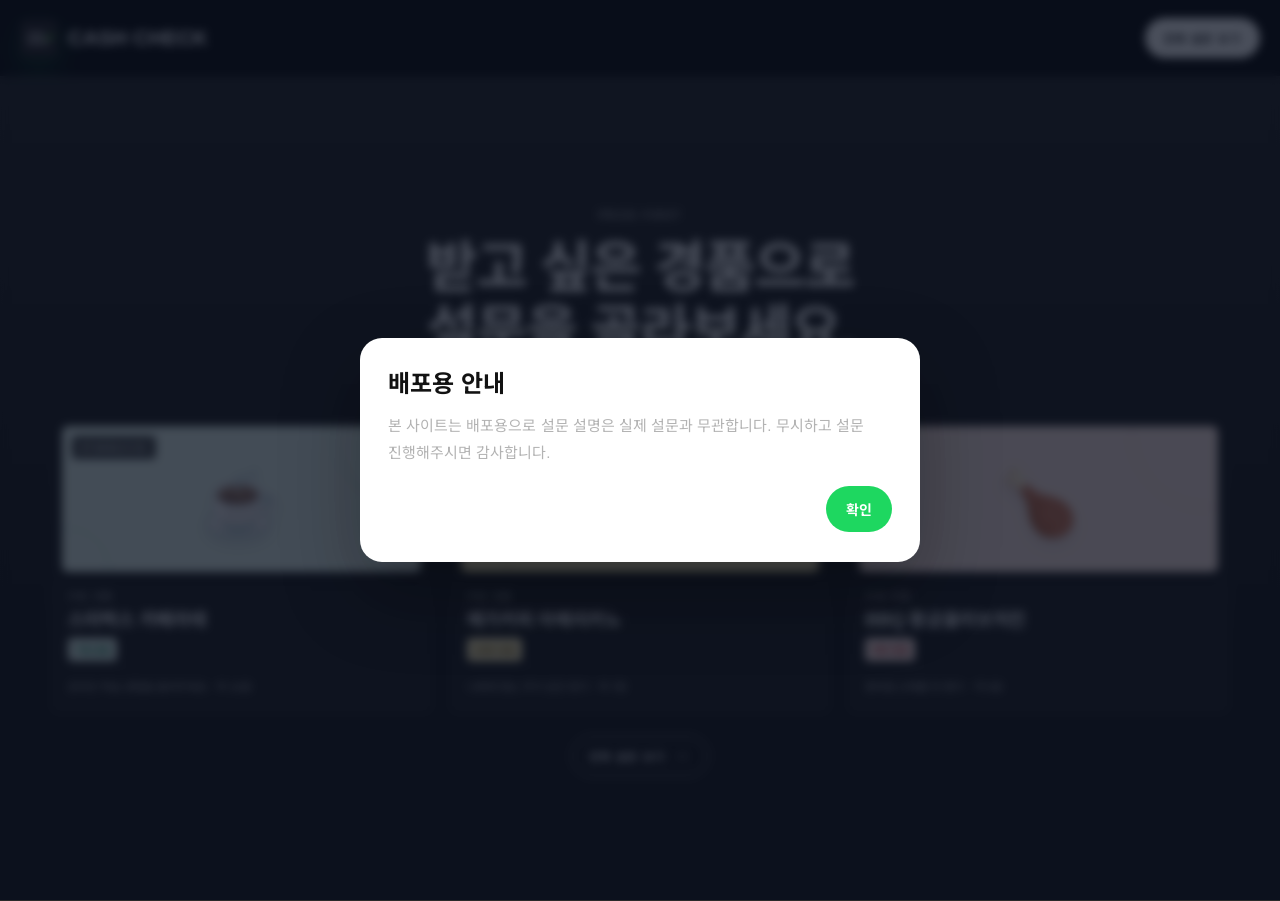
==== commit f86556e7: "Add deployment notice popup" ====
--- a/index.html
+++ b/index.html
@@ -40,6 +40,16 @@
     </section>
   </main>
 
+  <div class="notice-backdrop" id="deploymentNotice" hidden>
+    <div class="notice-modal" role="dialog" aria-modal="true" aria-labelledby="deploymentNoticeTitle">
+      <h2 class="notice-title" id="deploymentNoticeTitle">배포용 안내</h2>
+      <p class="notice-content">본 사이트는 배포용으로 설문 설명은 실제 설문과 무관합니다. 무시하고 설문 진행해주시면 감사합니다.</p>
+      <div class="notice-actions">
+        <button class="notice-button" id="deploymentNoticeClose" type="button">확인</button>
+      </div>
+    </div>
+  </div>
+
   <script src="./survey-data.js" defer></script>
   <script src="./landing.js" defer></script>
 </body>
--- a/styles.css
+++ b/styles.css
@@ -28,6 +28,49 @@
   word-break: keep-all;
 }
 body.modal-open { overflow: hidden; }
+.notice-backdrop {
+  position: fixed;
+  inset: 0;
+  z-index: 200;
+  display: grid;
+  place-items: center;
+  padding: 20px;
+  background: rgba(11, 18, 34, .74);
+  backdrop-filter: blur(5px);
+}
+.notice-backdrop[hidden] { display: none; }
+.notice-modal {
+  width: min(560px, 100%);
+  padding: 30px 28px;
+  border-radius: 22px;
+  background: white;
+  box-shadow: 0 30px 80px rgba(0, 0, 0, .3);
+}
+.notice-title {
+  margin: 0 0 12px;
+  font-size: 24px;
+  line-height: 1.35;
+  color: var(--navy);
+}
+.notice-content {
+  margin: 0 0 20px;
+  color: var(--muted);
+  font-size: 15px;
+  line-height: 1.8;
+}
+.notice-actions { display: flex; justify-content: flex-end; }
+.notice-button {
+  min-height: 46px;
+  padding: 0 20px;
+  border: 0;
+  border-radius: 999px;
+  background: var(--blue);
+  color: white;
+  font-size: 14px;
+  font-weight: 700;
+  cursor: pointer;
+}
+.notice-button:hover { transform: translateY(-1px); }
 button, input { font: inherit; }
 button, a { -webkit-tap-highlight-color: transparent; }
 a { color: inherit; text-decoration: none; }
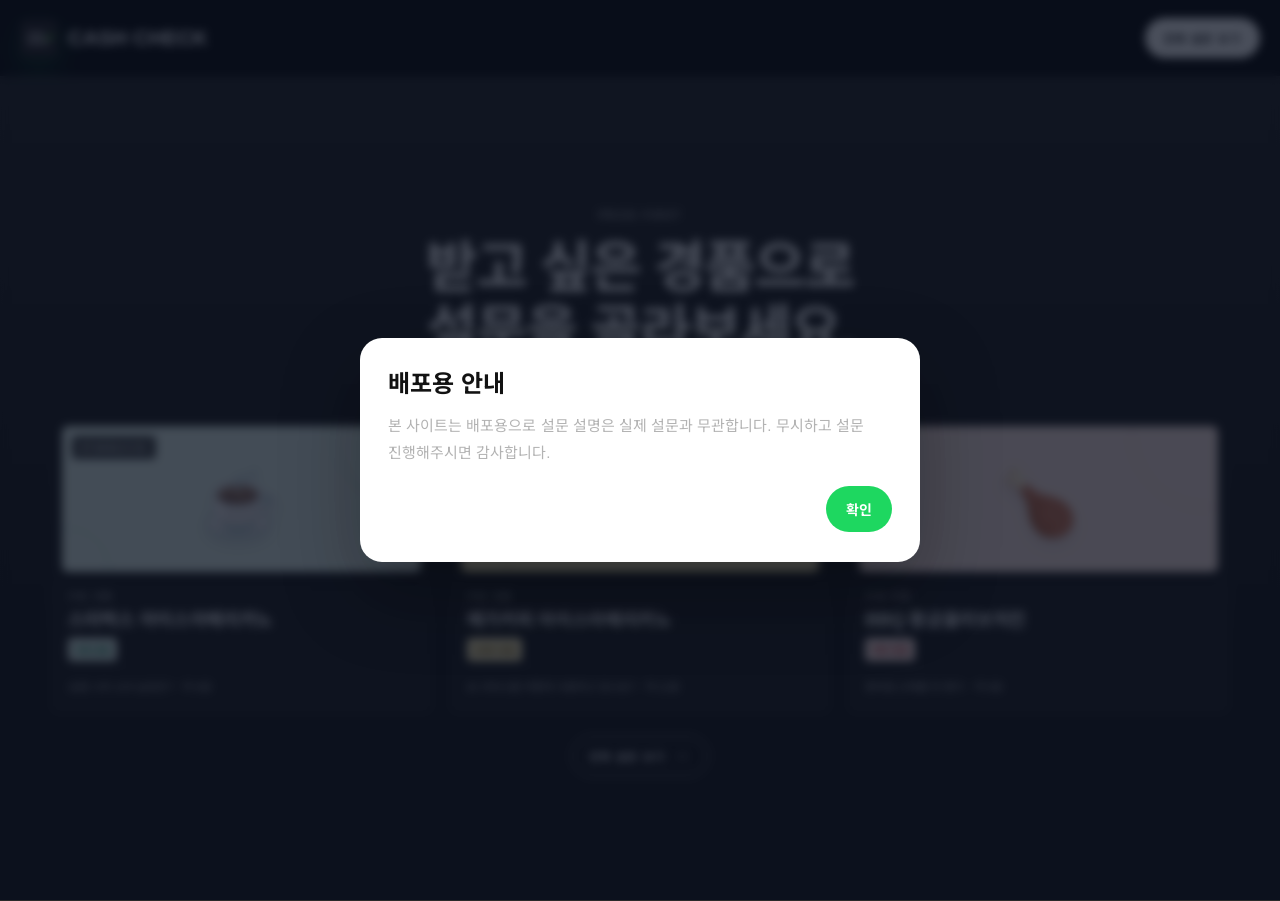
==== commit b0fb817b: "Add GA4 google tag" ====
--- a/index.html
+++ b/index.html
@@ -1,6 +1,22 @@
 <!DOCTYPE html>
 <html lang="ko">
 <head>
+<!-- Google Tag Manager -->
+<script>(function(w,d,s,l,i){w[l]=w[l]||[];w[l].push({'gtm.start':
+new Date().getTime(),event:'gtm.js'});var f=d.getElementsByTagName(s)[0],
+j=d.createElement(s),dl=l!='dataLayer'?'&l='+l:'';j.async=true;j.src=
+'https://www.googletagmanager.com/gtm.js?id='+i+dl;f.parentNode.insertBefore(j,f);
+})(window,document,'script','dataLayer','GTM-TN4S3WDF');</script>
+<!-- End Google Tag Manager -->
+<!-- Google tag (gtag.js) -->
+<script async src="https://www.googletagmanager.com/gtag/js?id=G-3PDD9WEX8Z"></script>
+<script>
+  window.dataLayer = window.dataLayer || [];
+  function gtag(){dataLayer.push(arguments);}
+  gtag('js', new Date());
+
+  gtag('config', 'G-3PDD9WEX8Z');
+</script>
   <meta charset="UTF-8" />
   <meta name="viewport" content="width=device-width, initial-scale=1.0" />
   <meta name="description" content="받고 싶은 경품을 먼저 고르고 연결된 설문에 참여하는 CASH CHECK" />
@@ -12,6 +28,10 @@
   <link rel="stylesheet" href="./styles.css" />
 </head>
 <body class="landing-page">
+<!-- Google Tag Manager (noscript) -->
+<noscript><iframe src="https://www.googletagmanager.com/ns.html?id=GTM-TN4S3WDF"
+height="0" width="0" style="display:none;visibility:hidden"></iframe></noscript>
+<!-- End Google Tag Manager (noscript) -->
   <a class="skip-link" href="#prizes">경품 목록으로 바로가기</a>
 
   <header class="site-header landing-header">
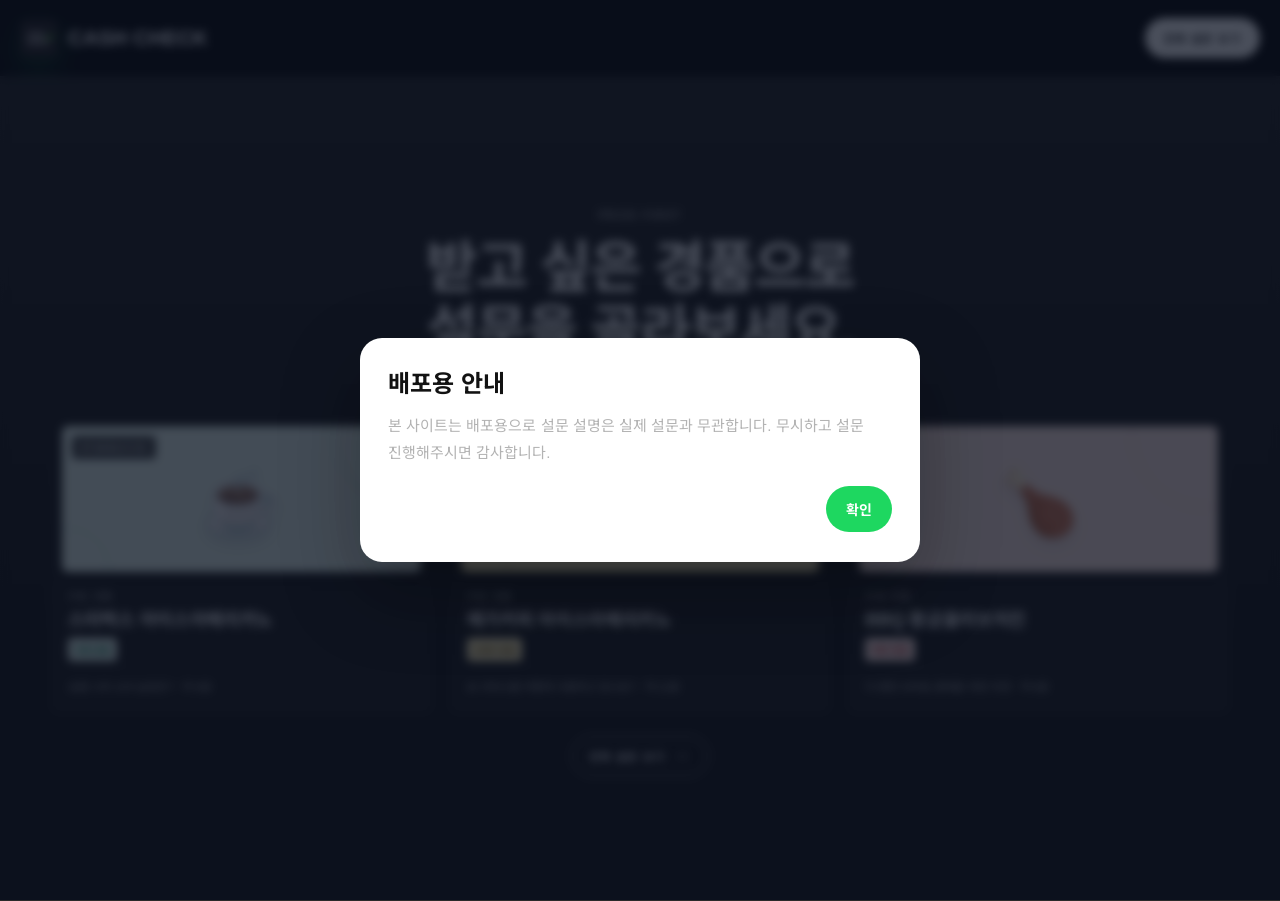
==== commit 2eaba715: "Track button clicks in GA4" ====
--- a/index.html
+++ b/index.html
@@ -71,6 +71,7 @@
   </div>
 
   <script src="./survey-data.js" defer></script>
+  <script src="./analytics.js" defer></script>
   <script src="./landing.js" defer></script>
 </body>
 </html>
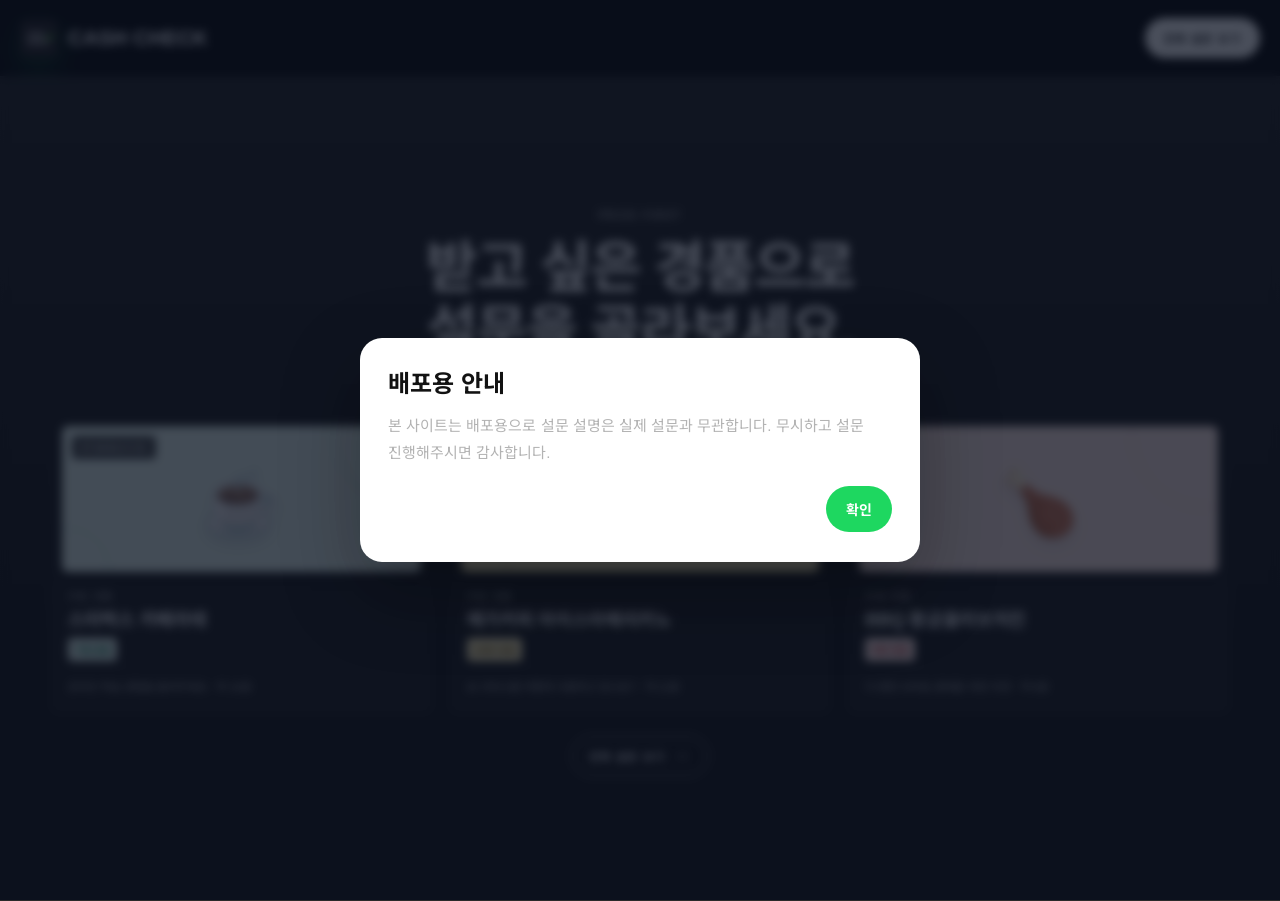
==== commit 899a588a: "Track landing CTA and gifticon clicks" ====
--- a/index.html
+++ b/index.html
@@ -41,7 +41,7 @@
         <span>CASH CHECK</span>
       </a>
       <div class="nav-actions">
-        <a class="button button-small button-dark" href="./surveys.html">전체 설문 보기</a>
+        <a class="button button-small button-dark" href="./surveys.html" data-analytics-event="landing_view_all_surveys_click" data-analytics-label="랜딩 상단 전체 설문 보기">전체 설문 보기</a>
       </div>
     </div>
   </header>
@@ -55,7 +55,7 @@
           <span>경품을 누르면 연결된 설문 페이지로 이동합니다.</span>
         </div>
         <div class="prize-grid" id="openingPrizeGrid" aria-live="polite"></div>
-        <a class="opening-skip" href="./surveys.html">전체 설문 보기 <span aria-hidden="true">→</span></a>
+        <a class="opening-skip" href="./surveys.html" data-analytics-event="landing_view_all_surveys_click" data-analytics-label="랜딩 하단 전체 설문 보기">전체 설문 보기 <span aria-hidden="true">→</span></a>
       </div>
     </section>
   </main>
